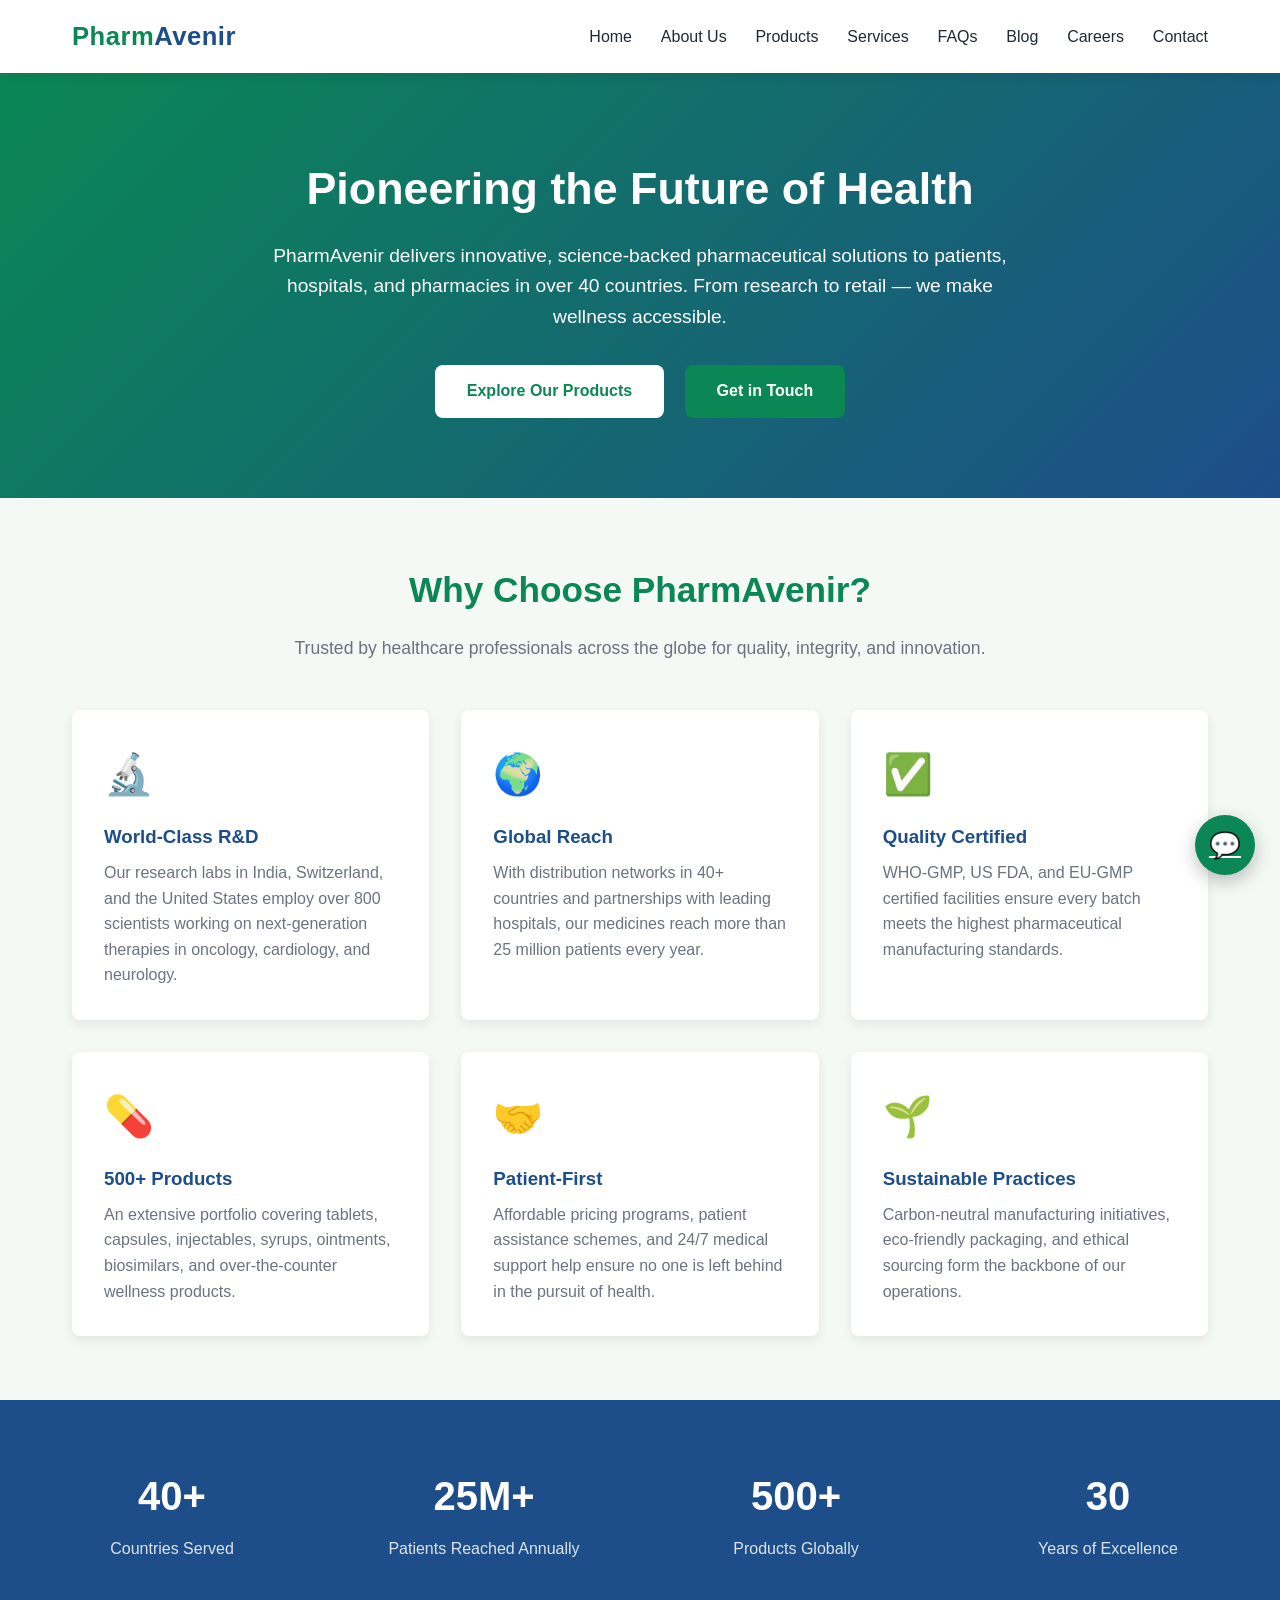
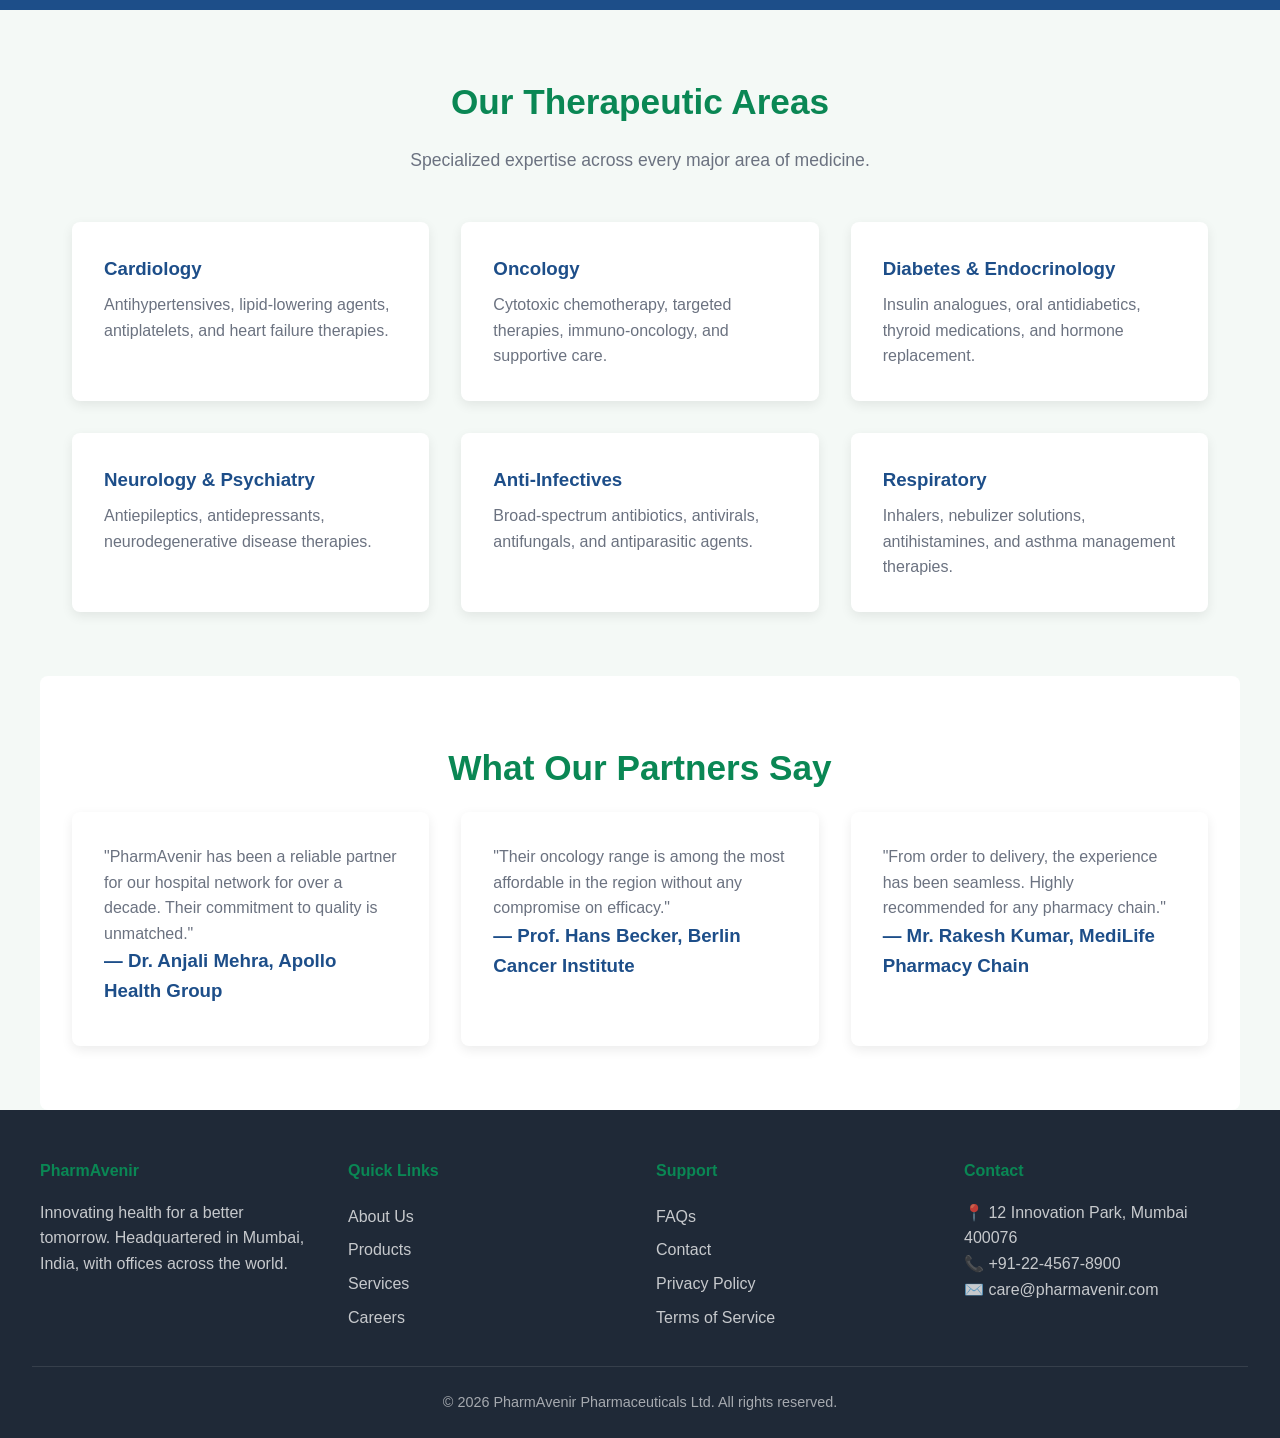
==== index.html @ 667ffffc "Initial commit: PharmAvenir website" ====
<!DOCTYPE html>
<html lang="en">
<head>
<meta charset="UTF-8">
<meta name="viewport" content="width=device-width, initial-scale=1.0">
<title>PharmAvenir — Pioneering the Future of Pharmaceuticals</title>
<meta name="description" content="PharmAvenir is a global pharmaceutical company committed to developing innovative, affordable, and high-quality medicines that improve lives worldwide.">
<link rel="stylesheet" href="styles.css">
</head>
<body>

<header>
  <div class="nav-container">
    <a href="index.html" class="logo">Pharm<span>Avenir</span></a>
    <nav>
      <ul>
        <li><a href="index.html">Home</a></li>
        <li><a href="about.html">About Us</a></li>
        <li><a href="products.html">Products</a></li>
        <li><a href="services.html">Services</a></li>
        <li><a href="faqs.html">FAQs</a></li>
        <li><a href="blog.html">Blog</a></li>
        <li><a href="careers.html">Careers</a></li>
        <li><a href="contact.html">Contact</a></li>
      </ul>
    </nav>
  </div>
</header>

<section class="hero">
  <h1>Pioneering the Future of Health</h1>
  <p>PharmAvenir delivers innovative, science-backed pharmaceutical solutions to patients, hospitals, and pharmacies in over 40 countries. From research to retail — we make wellness accessible.</p>
  <a href="products.html" class="btn">Explore Our Products</a>
  <a href="contact.html" class="btn btn-primary" style="margin-left:1rem;">Get in Touch</a>
</section>

<section class="content">
  <h2>Why Choose PharmAvenir?</h2>
  <p class="subtitle">Trusted by healthcare professionals across the globe for quality, integrity, and innovation.</p>

  <div class="grid">
    <div class="card">
      <div class="icon">🔬</div>
      <h3>World-Class R&D</h3>
      <p>Our research labs in India, Switzerland, and the United States employ over 800 scientists working on next-generation therapies in oncology, cardiology, and neurology.</p>
    </div>
    <div class="card">
      <div class="icon">🌍</div>
      <h3>Global Reach</h3>
      <p>With distribution networks in 40+ countries and partnerships with leading hospitals, our medicines reach more than 25 million patients every year.</p>
    </div>
    <div class="card">
      <div class="icon">✅</div>
      <h3>Quality Certified</h3>
      <p>WHO-GMP, US FDA, and EU-GMP certified facilities ensure every batch meets the highest pharmaceutical manufacturing standards.</p>
    </div>
    <div class="card">
      <div class="icon">💊</div>
      <h3>500+ Products</h3>
      <p>An extensive portfolio covering tablets, capsules, injectables, syrups, ointments, biosimilars, and over-the-counter wellness products.</p>
    </div>
    <div class="card">
      <div class="icon">🤝</div>
      <h3>Patient-First</h3>
      <p>Affordable pricing programs, patient assistance schemes, and 24/7 medical support help ensure no one is left behind in the pursuit of health.</p>
    </div>
    <div class="card">
      <div class="icon">🌱</div>
      <h3>Sustainable Practices</h3>
      <p>Carbon-neutral manufacturing initiatives, eco-friendly packaging, and ethical sourcing form the backbone of our operations.</p>
    </div>
  </div>
</section>

<section class="stats">
  <div class="grid">
    <div><h3>40+</h3><p>Countries Served</p></div>
    <div><h3>25M+</h3><p>Patients Reached Annually</p></div>
    <div><h3>500+</h3><p>Products Globally</p></div>
    <div><h3>30</h3><p>Years of Excellence</p></div>
  </div>
</section>

<section class="content">
  <h2>Our Therapeutic Areas</h2>
  <p class="subtitle">Specialized expertise across every major area of medicine.</p>
  <div class="grid">
    <div class="card"><h3>Cardiology</h3><p>Antihypertensives, lipid-lowering agents, antiplatelets, and heart failure therapies.</p></div>
    <div class="card"><h3>Oncology</h3><p>Cytotoxic chemotherapy, targeted therapies, immuno-oncology, and supportive care.</p></div>
    <div class="card"><h3>Diabetes & Endocrinology</h3><p>Insulin analogues, oral antidiabetics, thyroid medications, and hormone replacement.</p></div>
    <div class="card"><h3>Neurology & Psychiatry</h3><p>Antiepileptics, antidepressants, neurodegenerative disease therapies.</p></div>
    <div class="card"><h3>Anti-Infectives</h3><p>Broad-spectrum antibiotics, antivirals, antifungals, and antiparasitic agents.</p></div>
    <div class="card"><h3>Respiratory</h3><p>Inhalers, nebulizer solutions, antihistamines, and asthma management therapies.</p></div>
  </div>
</section>

<section class="content" style="background:var(--white); border-radius:var(--radius);">
  <h2>What Our Partners Say</h2>
  <div class="grid">
    <div class="card">
      <p>"PharmAvenir has been a reliable partner for our hospital network for over a decade. Their commitment to quality is unmatched."</p>
      <h3>— Dr. Anjali Mehra, Apollo Health Group</h3>
    </div>
    <div class="card">
      <p>"Their oncology range is among the most affordable in the region without any compromise on efficacy."</p>
      <h3>— Prof. Hans Becker, Berlin Cancer Institute</h3>
    </div>
    <div class="card">
      <p>"From order to delivery, the experience has been seamless. Highly recommended for any pharmacy chain."</p>
      <h3>— Mr. Rakesh Kumar, MediLife Pharmacy Chain</h3>
    </div>
  </div>
</section>

<a class="chatbot-bubble" href="#" title="Chat with PharmaBot">💬</a>

<footer>
  <div class="footer-grid">
    <div>
      <h4>PharmAvenir</h4>
      <p style="color:rgba(255,255,255,0.75);">Innovating health for a better tomorrow. Headquartered in Mumbai, India, with offices across the world.</p>
    </div>
    <div>
      <h4>Quick Links</h4>
      <a href="about.html">About Us</a>
      <a href="products.html">Products</a>
      <a href="services.html">Services</a>
      <a href="careers.html">Careers</a>
    </div>
    <div>
      <h4>Support</h4>
      <a href="faqs.html">FAQs</a>
      <a href="contact.html">Contact</a>
      <a href="privacy.html">Privacy Policy</a>
      <a href="terms.html">Terms of Service</a>
    </div>
    <div>
      <h4>Contact</h4>
      <p style="color:rgba(255,255,255,0.75);">📍 12 Innovation Park, Mumbai 400076</p>
      <p style="color:rgba(255,255,255,0.75);">📞 +91-22-4567-8900</p>
      <p style="color:rgba(255,255,255,0.75);">✉️ care@pharmavenir.com</p>
    </div>
  </div>
  <div class="footer-bottom">
    &copy; 2026 PharmAvenir Pharmaceuticals Ltd. All rights reserved.
  </div>
</footer>

</body>
</html>
---- styles.css ----
/* ================================
   PharmAvenir — Global Stylesheet
   ================================ */

* { margin: 0; padding: 0; box-sizing: border-box; }

:root {
  --primary: #0a8754;
  --primary-dark: #066a40;
  --accent: #1d4e89;
  --light: #f4f9f6;
  --gray: #6b7280;
  --dark: #1f2937;
  --white: #ffffff;
  --shadow: 0 4px 12px rgba(0, 0, 0, 0.08);
  --radius: 8px;
}

body {
  font-family: 'Segoe UI', Tahoma, Geneva, Verdana, sans-serif;
  line-height: 1.6;
  color: var(--dark);
  background: var(--light);
}

/* ===== Header & Navigation ===== */
header {
  background: var(--white);
  box-shadow: var(--shadow);
  position: sticky;
  top: 0;
  z-index: 100;
}
.nav-container {
  max-width: 1200px;
  margin: 0 auto;
  padding: 1rem 2rem;
  display: flex;
  justify-content: space-between;
  align-items: center;
  flex-wrap: wrap;
}
.logo {
  font-size: 1.6rem;
  font-weight: 700;
  color: var(--primary);
  text-decoration: none;
  letter-spacing: 0.5px;
}
.logo span { color: var(--accent); }
nav ul {
  list-style: none;
  display: flex;
  gap: 1.8rem;
  flex-wrap: wrap;
}
nav a {
  text-decoration: none;
  color: var(--dark);
  font-weight: 500;
  transition: color 0.3s;
}
nav a:hover { color: var(--primary); }

/* ===== Hero Section ===== */
.hero {
  background: linear-gradient(135deg, var(--primary) 0%, var(--accent) 100%);
  color: var(--white);
  padding: 5rem 2rem;
  text-align: center;
}
.hero h1 {
  font-size: 2.8rem;
  margin-bottom: 1rem;
}
.hero p {
  font-size: 1.2rem;
  max-width: 750px;
  margin: 0 auto 2rem;
}
.btn {
  display: inline-block;
  padding: 0.85rem 2rem;
  background: var(--white);
  color: var(--primary);
  border-radius: var(--radius);
  text-decoration: none;
  font-weight: 600;
  transition: transform 0.3s, box-shadow 0.3s;
  border: none;
  cursor: pointer;
}
.btn:hover {
  transform: translateY(-3px);
  box-shadow: 0 8px 20px rgba(0,0,0,0.2);
}
.btn-primary {
  background: var(--primary);
  color: var(--white);
}
.btn-primary:hover { background: var(--primary-dark); }

/* ===== Sections ===== */
section.content {
  max-width: 1200px;
  margin: 0 auto;
  padding: 4rem 2rem;
}
h2 {
  font-size: 2.2rem;
  color: var(--primary);
  margin-bottom: 1rem;
  text-align: center;
}
h3 { color: var(--accent); margin: 1rem 0 0.5rem; }
.subtitle {
  text-align: center;
  color: var(--gray);
  font-size: 1.1rem;
  margin-bottom: 3rem;
}

/* ===== Card Grid ===== */
.grid {
  display: grid;
  grid-template-columns: repeat(auto-fit, minmax(280px, 1fr));
  gap: 2rem;
}
.card {
  background: var(--white);
  padding: 2rem;
  border-radius: var(--radius);
  box-shadow: var(--shadow);
  transition: transform 0.3s, box-shadow 0.3s;
}
.card:hover {
  transform: translateY(-5px);
  box-shadow: 0 10px 25px rgba(0,0,0,0.12);
}
.card .icon {
  font-size: 2.5rem;
  margin-bottom: 1rem;
}
.card h3 { margin-top: 0; }
.card p { color: var(--gray); }

/* ===== Lists ===== */
ul.styled {
  list-style: none;
  padding-left: 0;
}
ul.styled li {
  padding: 0.5rem 0 0.5rem 1.5rem;
  position: relative;
}
ul.styled li::before {
  content: "✓";
  color: var(--primary);
  font-weight: bold;
  position: absolute;
  left: 0;
}

/* ===== FAQ ===== */
.faq-item {
  background: var(--white);
  margin-bottom: 1rem;
  padding: 1.5rem 2rem;
  border-radius: var(--radius);
  border-left: 4px solid var(--primary);
  box-shadow: var(--shadow);
}
.faq-item h3 {
  color: var(--accent);
  margin-bottom: 0.5rem;
}

/* ===== Forms ===== */
.form-container {
  max-width: 700px;
  margin: 0 auto;
  background: var(--white);
  padding: 2.5rem;
  border-radius: var(--radius);
  box-shadow: var(--shadow);
}
.form-group {
  margin-bottom: 1.2rem;
}
label {
  display: block;
  font-weight: 600;
  margin-bottom: 0.4rem;
  color: var(--dark);
}
input, textarea, select {
  width: 100%;
  padding: 0.75rem;
  border: 1px solid #d1d5db;
  border-radius: var(--radius);
  font-size: 1rem;
  font-family: inherit;
}
textarea { resize: vertical; min-height: 120px; }
input:focus, textarea:focus, select:focus {
  outline: none;
  border-color: var(--primary);
  box-shadow: 0 0 0 3px rgba(10,135,84,0.1);
}

/* ===== Two Column ===== */
.two-col {
  display: grid;
  grid-template-columns: 1fr 1fr;
  gap: 3rem;
  align-items: center;
}
.two-col p { margin-bottom: 1rem; color: var(--gray); }

/* ===== Stats Banner ===== */
.stats {
  background: var(--accent);
  color: var(--white);
  padding: 3rem 2rem;
}
.stats .grid { text-align: center; }
.stats h3 {
  font-size: 2.5rem;
  color: var(--white);
}
.stats p { color: rgba(255,255,255,0.85); }

/* ===== Footer ===== */
footer {
  background: var(--dark);
  color: var(--white);
  padding: 3rem 2rem 1.5rem;
}
.footer-grid {
  max-width: 1200px;
  margin: 0 auto;
  display: grid;
  grid-template-columns: repeat(auto-fit, minmax(200px, 1fr));
  gap: 2rem;
  margin-bottom: 2rem;
}
.footer-grid h4 {
  color: var(--primary);
  margin-bottom: 1rem;
}
.footer-grid a {
  color: rgba(255,255,255,0.75);
  text-decoration: none;
  display: block;
  padding: 0.25rem 0;
}
.footer-grid a:hover { color: var(--white); }
.footer-bottom {
  border-top: 1px solid rgba(255,255,255,0.1);
  padding-top: 1.5rem;
  text-align: center;
  color: rgba(255,255,255,0.6);
  font-size: 0.9rem;
}

/* ===== Chatbot Bubble ===== */
.chatbot-bubble {
  position: fixed;
  bottom: 25px;
  right: 25px;
  background: var(--primary);
  color: var(--white);
  width: 60px;
  height: 60px;
  border-radius: 50%;
  display: flex;
  align-items: center;
  justify-content: center;
  font-size: 1.6rem;
  cursor: pointer;
  box-shadow: 0 6px 18px rgba(0,0,0,0.25);
  z-index: 999;
  transition: transform 0.3s;
}
.chatbot-bubble:hover { transform: scale(1.1); }

/* ===== Tables ===== */
table {
  width: 100%;
  border-collapse: collapse;
  background: var(--white);
  border-radius: var(--radius);
  overflow: hidden;
  box-shadow: var(--shadow);
}
th, td {
  padding: 1rem;
  text-align: left;
  border-bottom: 1px solid #e5e7eb;
}
th { background: var(--primary); color: var(--white); }

/* ===== Responsive ===== */
@media (max-width: 768px) {
  .hero h1 { font-size: 2rem; }
  .two-col { grid-template-columns: 1fr; }
  nav ul { gap: 1rem; font-size: 0.95rem; }
  .nav-container { padding: 1rem; }
}
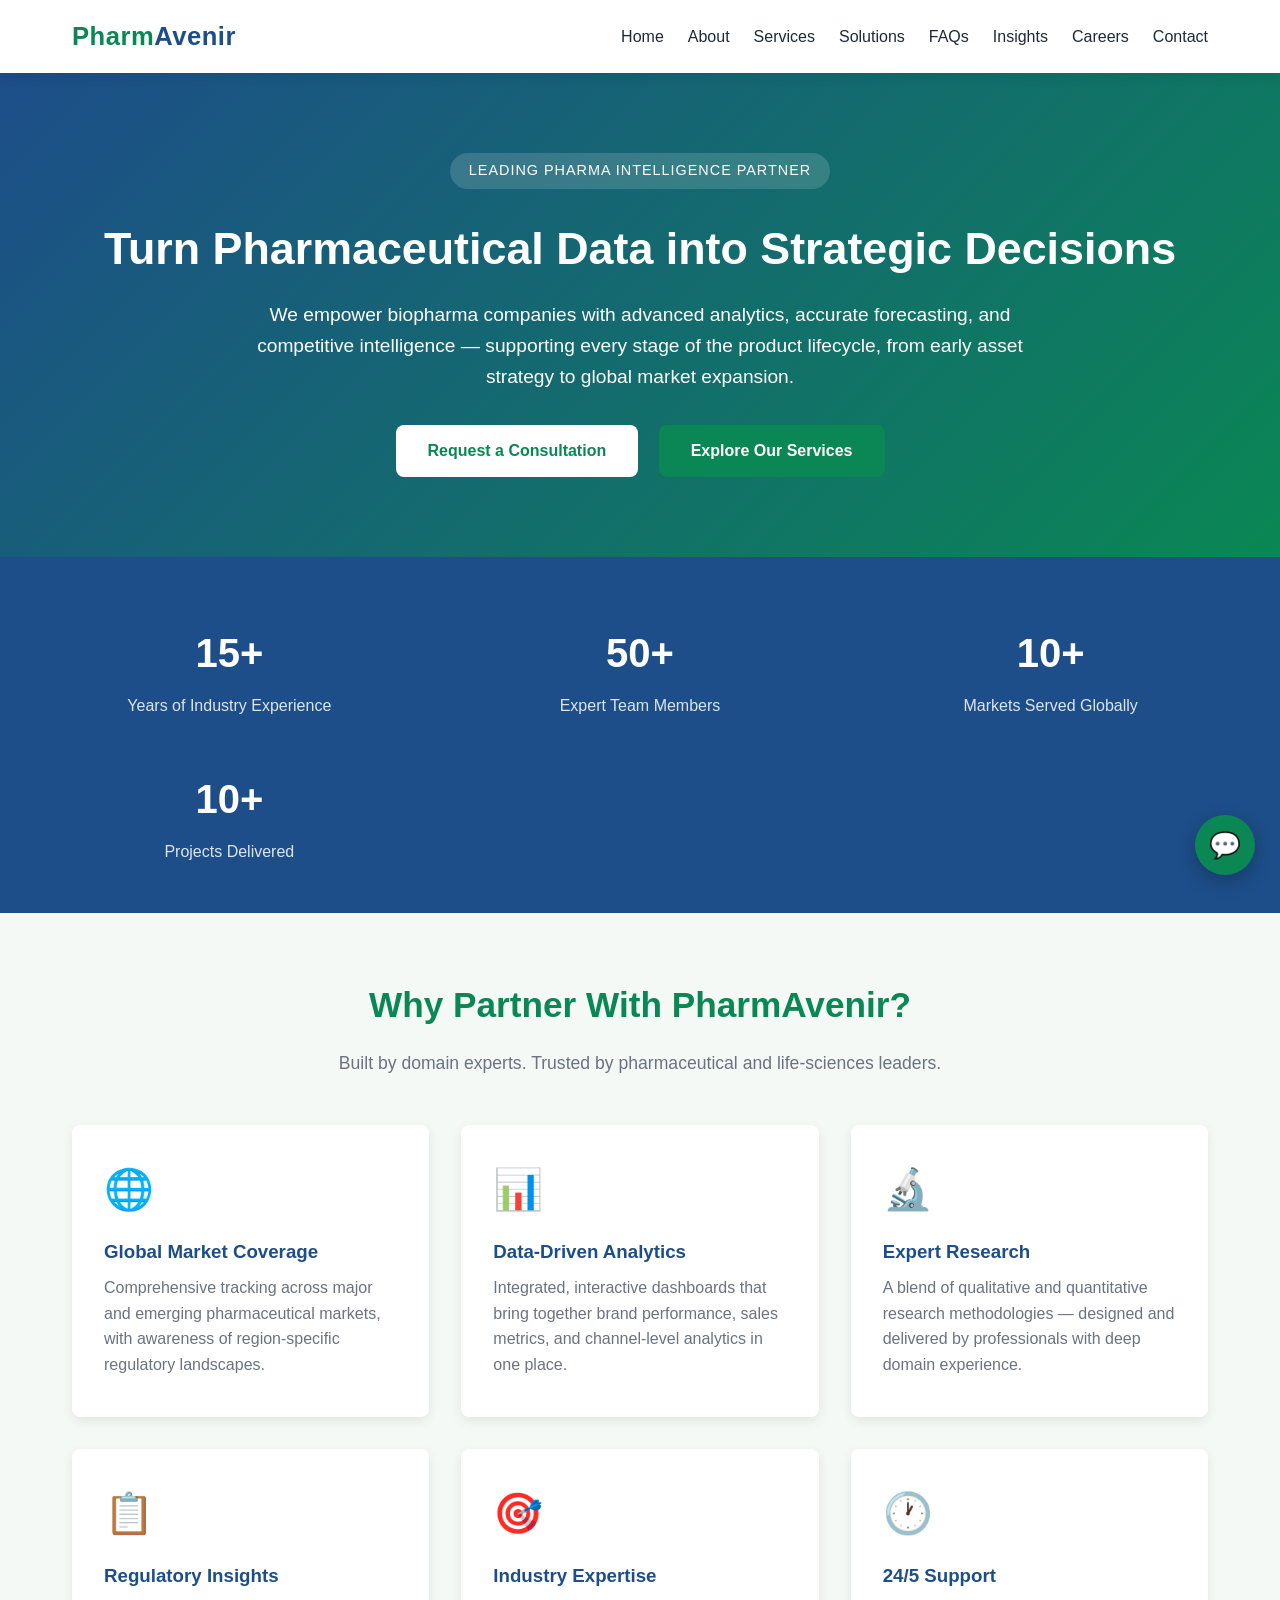
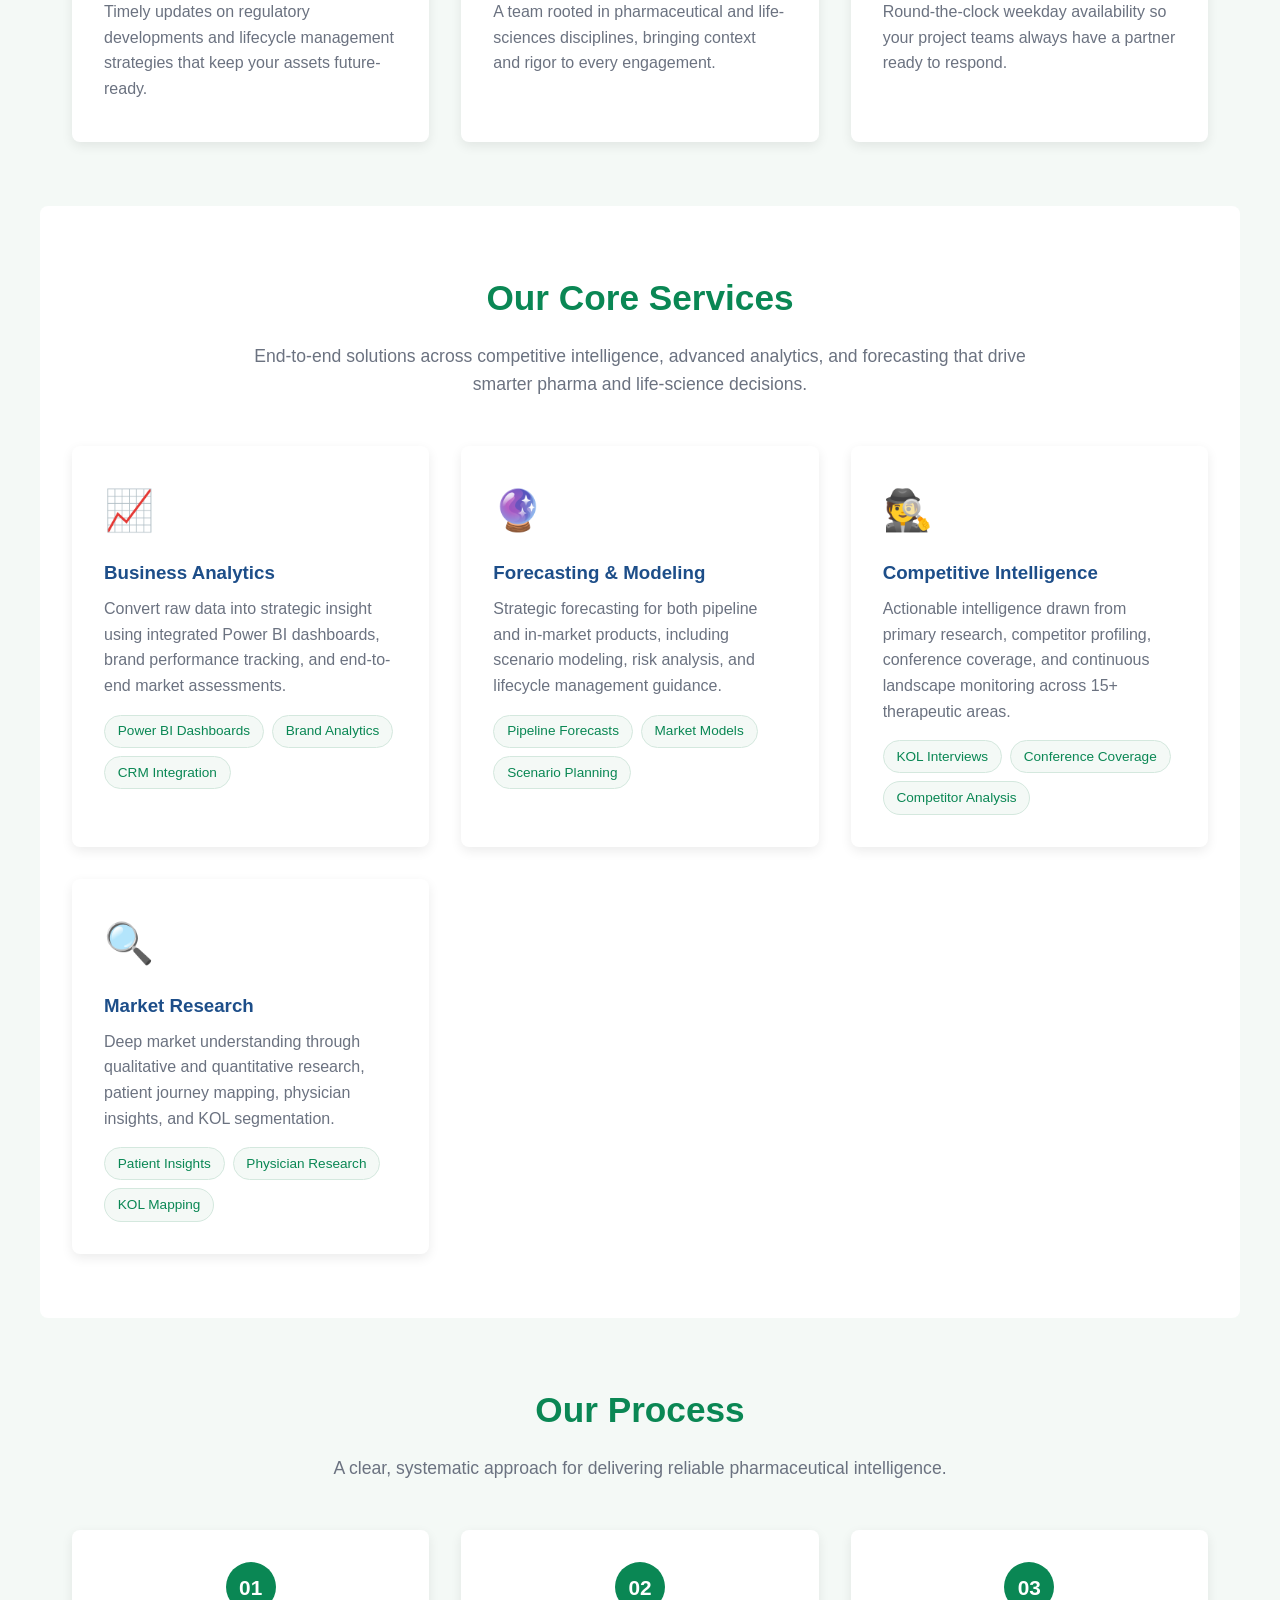
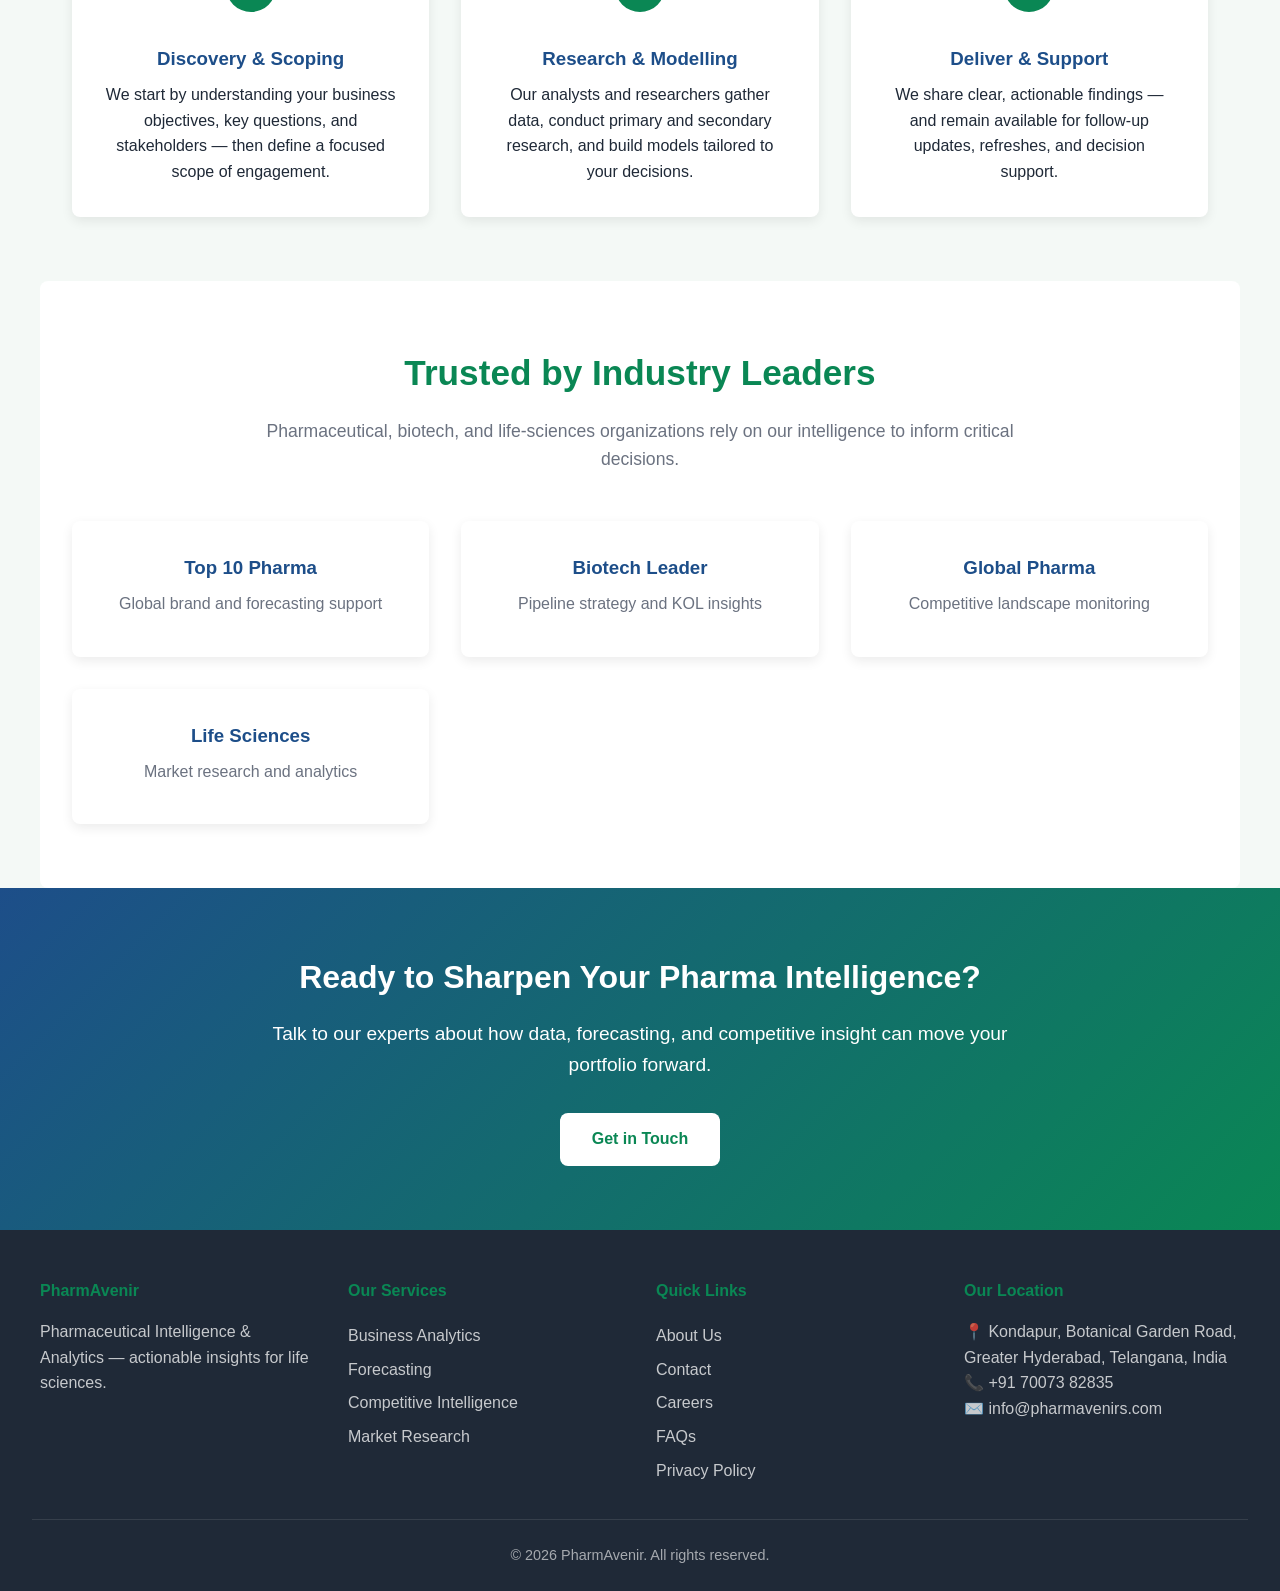
==== commit d4525f28: "Update website with final content" ====
--- a/index.html
+++ b/index.html
@@ -3,8 +3,8 @@
 <head>
 <meta charset="UTF-8">
 <meta name="viewport" content="width=device-width, initial-scale=1.0">
-<title>PharmAvenir — Pioneering the Future of Pharmaceuticals</title>
-<meta name="description" content="PharmAvenir is a global pharmaceutical company committed to developing innovative, affordable, and high-quality medicines that improve lives worldwide.">
+<title>PharmAvenir — Pharmaceutical Intelligence & Analytics</title>
+<meta name="description" content="PharmAvenir is a leading pharmaceutical intelligence partner offering competitive intelligence, advanced analytics, forecasting, and market research for biopharma companies worldwide.">
 <link rel="stylesheet" href="styles.css">
 </head>
 <body>
@@ -15,11 +15,11 @@
     <nav>
       <ul>
         <li><a href="index.html">Home</a></li>
-        <li><a href="about.html">About Us</a></li>
-        <li><a href="products.html">Products</a></li>
+        <li><a href="about.html">About</a></li>
         <li><a href="services.html">Services</a></li>
+        <li><a href="products.html">Solutions</a></li>
         <li><a href="faqs.html">FAQs</a></li>
-        <li><a href="blog.html">Blog</a></li>
+        <li><a href="blog.html">Insights</a></li>
         <li><a href="careers.html">Careers</a></li>
         <li><a href="contact.html">Contact</a></li>
       </ul>
@@ -28,88 +28,151 @@
 </header>
 
 <section class="hero">
-  <h1>Pioneering the Future of Health</h1>
-  <p>PharmAvenir delivers innovative, science-backed pharmaceutical solutions to patients, hospitals, and pharmacies in over 40 countries. From research to retail — we make wellness accessible.</p>
-  <a href="products.html" class="btn">Explore Our Products</a>
-  <a href="contact.html" class="btn btn-primary" style="margin-left:1rem;">Get in Touch</a>
-</section>
-
-<section class="content">
-  <h2>Why Choose PharmAvenir?</h2>
-  <p class="subtitle">Trusted by healthcare professionals across the globe for quality, integrity, and innovation.</p>
-
-  <div class="grid">
-    <div class="card">
-      <div class="icon">🔬</div>
-      <h3>World-Class R&D</h3>
-      <p>Our research labs in India, Switzerland, and the United States employ over 800 scientists working on next-generation therapies in oncology, cardiology, and neurology.</p>
-    </div>
-    <div class="card">
-      <div class="icon">🌍</div>
-      <h3>Global Reach</h3>
-      <p>With distribution networks in 40+ countries and partnerships with leading hospitals, our medicines reach more than 25 million patients every year.</p>
-    </div>
-    <div class="card">
-      <div class="icon">✅</div>
-      <h3>Quality Certified</h3>
-      <p>WHO-GMP, US FDA, and EU-GMP certified facilities ensure every batch meets the highest pharmaceutical manufacturing standards.</p>
-    </div>
-    <div class="card">
-      <div class="icon">💊</div>
-      <h3>500+ Products</h3>
-      <p>An extensive portfolio covering tablets, capsules, injectables, syrups, ointments, biosimilars, and over-the-counter wellness products.</p>
-    </div>
-    <div class="card">
-      <div class="icon">🤝</div>
-      <h3>Patient-First</h3>
-      <p>Affordable pricing programs, patient assistance schemes, and 24/7 medical support help ensure no one is left behind in the pursuit of health.</p>
-    </div>
-    <div class="card">
-      <div class="icon">🌱</div>
-      <h3>Sustainable Practices</h3>
-      <p>Carbon-neutral manufacturing initiatives, eco-friendly packaging, and ethical sourcing form the backbone of our operations.</p>
-    </div>
-  </div>
+  <span class="tag">LEADING PHARMA INTELLIGENCE PARTNER</span>
+  <h1>Turn Pharmaceutical Data into Strategic Decisions</h1>
+  <p>We empower biopharma companies with advanced analytics, accurate forecasting, and competitive intelligence — supporting every stage of the product lifecycle, from early asset strategy to global market expansion.</p>
+  <a href="contact.html" class="btn">Request a Consultation</a>
+  <a href="services.html" class="btn btn-primary" style="margin-left:1rem;">Explore Our Services</a>
 </section>
 
 <section class="stats">
   <div class="grid">
-    <div><h3>40+</h3><p>Countries Served</p></div>
-    <div><h3>25M+</h3><p>Patients Reached Annually</p></div>
-    <div><h3>500+</h3><p>Products Globally</p></div>
-    <div><h3>30</h3><p>Years of Excellence</p></div>
+    <div><h3>15+</h3><p>Years of Industry Experience</p></div>
+    <div><h3>50+</h3><p>Expert Team Members</p></div>
+    <div><h3>10+</h3><p>Markets Served Globally</p></div>
+    <div><h3>10+</h3><p>Projects Delivered</p></div>
   </div>
 </section>
 
 <section class="content">
-  <h2>Our Therapeutic Areas</h2>
-  <p class="subtitle">Specialized expertise across every major area of medicine.</p>
+  <h2>Why Partner With PharmAvenir?</h2>
+  <p class="subtitle">Built by domain experts. Trusted by pharmaceutical and life-sciences leaders.</p>
+
   <div class="grid">
-    <div class="card"><h3>Cardiology</h3><p>Antihypertensives, lipid-lowering agents, antiplatelets, and heart failure therapies.</p></div>
-    <div class="card"><h3>Oncology</h3><p>Cytotoxic chemotherapy, targeted therapies, immuno-oncology, and supportive care.</p></div>
-    <div class="card"><h3>Diabetes & Endocrinology</h3><p>Insulin analogues, oral antidiabetics, thyroid medications, and hormone replacement.</p></div>
-    <div class="card"><h3>Neurology & Psychiatry</h3><p>Antiepileptics, antidepressants, neurodegenerative disease therapies.</p></div>
-    <div class="card"><h3>Anti-Infectives</h3><p>Broad-spectrum antibiotics, antivirals, antifungals, and antiparasitic agents.</p></div>
-    <div class="card"><h3>Respiratory</h3><p>Inhalers, nebulizer solutions, antihistamines, and asthma management therapies.</p></div>
+    <div class="card">
+      <div class="icon">🌐</div>
+      <h3>Global Market Coverage</h3>
+      <p>Comprehensive tracking across major and emerging pharmaceutical markets, with awareness of region-specific regulatory landscapes.</p>
+    </div>
+    <div class="card">
+      <div class="icon">📊</div>
+      <h3>Data-Driven Analytics</h3>
+      <p>Integrated, interactive dashboards that bring together brand performance, sales metrics, and channel-level analytics in one place.</p>
+    </div>
+    <div class="card">
+      <div class="icon">🔬</div>
+      <h3>Expert Research</h3>
+      <p>A blend of qualitative and quantitative research methodologies — designed and delivered by professionals with deep domain experience.</p>
+    </div>
+    <div class="card">
+      <div class="icon">📋</div>
+      <h3>Regulatory Insights</h3>
+      <p>Timely updates on regulatory developments and lifecycle management strategies that keep your assets future-ready.</p>
+    </div>
+    <div class="card">
+      <div class="icon">🎯</div>
+      <h3>Industry Expertise</h3>
+      <p>A team rooted in pharmaceutical and life-sciences disciplines, bringing context and rigor to every engagement.</p>
+    </div>
+    <div class="card">
+      <div class="icon">🕐</div>
+      <h3>24/5 Support</h3>
+      <p>Round-the-clock weekday availability so your project teams always have a partner ready to respond.</p>
+    </div>
   </div>
 </section>
 
 <section class="content" style="background:var(--white); border-radius:var(--radius);">
-  <h2>What Our Partners Say</h2>
+  <h2>Our Core Services</h2>
+  <p class="subtitle">End-to-end solutions across competitive intelligence, advanced analytics, and forecasting that drive smarter pharma and life-science decisions.</p>
+
   <div class="grid">
-    <div class="card">
-      <p>"PharmAvenir has been a reliable partner for our hospital network for over a decade. Their commitment to quality is unmatched."</p>
-      <h3>— Dr. Anjali Mehra, Apollo Health Group</h3>
-    </div>
-    <div class="card">
-      <p>"Their oncology range is among the most affordable in the region without any compromise on efficacy."</p>
-      <h3>— Prof. Hans Becker, Berlin Cancer Institute</h3>
-    </div>
-    <div class="card">
-      <p>"From order to delivery, the experience has been seamless. Highly recommended for any pharmacy chain."</p>
-      <h3>— Mr. Rakesh Kumar, MediLife Pharmacy Chain</h3>
-    </div>
-  </div>
+
+    <div class="card">
+      <div class="icon">📈</div>
+      <h3>Business Analytics</h3>
+      <p>Convert raw data into strategic insight using integrated Power BI dashboards, brand performance tracking, and end-to-end market assessments.</p>
+      <div class="tags">
+        <span>Power BI Dashboards</span>
+        <span>Brand Analytics</span>
+        <span>CRM Integration</span>
+      </div>
+    </div>
+
+    <div class="card">
+      <div class="icon">🔮</div>
+      <h3>Forecasting & Modeling</h3>
+      <p>Strategic forecasting for both pipeline and in-market products, including scenario modeling, risk analysis, and lifecycle management guidance.</p>
+      <div class="tags">
+        <span>Pipeline Forecasts</span>
+        <span>Market Models</span>
+        <span>Scenario Planning</span>
+      </div>
+    </div>
+
+    <div class="card">
+      <div class="icon">🕵️</div>
+      <h3>Competitive Intelligence</h3>
+      <p>Actionable intelligence drawn from primary research, competitor profiling, conference coverage, and continuous landscape monitoring across 15+ therapeutic areas.</p>
+      <div class="tags">
+        <span>KOL Interviews</span>
+        <span>Conference Coverage</span>
+        <span>Competitor Analysis</span>
+      </div>
+    </div>
+
+    <div class="card">
+      <div class="icon">🔍</div>
+      <h3>Market Research</h3>
+      <p>Deep market understanding through qualitative and quantitative research, patient journey mapping, physician insights, and KOL segmentation.</p>
+      <div class="tags">
+        <span>Patient Insights</span>
+        <span>Physician Research</span>
+        <span>KOL Mapping</span>
+      </div>
+    </div>
+
+  </div>
+</section>
+
+<section class="content">
+  <h2>Our Process</h2>
+  <p class="subtitle">A clear, systematic approach for delivering reliable pharmaceutical intelligence.</p>
+
+  <div class="process">
+    <div class="step">
+      <div class="num">01</div>
+      <h3>Discovery & Scoping</h3>
+      <p>We start by understanding your business objectives, key questions, and stakeholders — then define a focused scope of engagement.</p>
+    </div>
+    <div class="step">
+      <div class="num">02</div>
+      <h3>Research & Modelling</h3>
+      <p>Our analysts and researchers gather data, conduct primary and secondary research, and build models tailored to your decisions.</p>
+    </div>
+    <div class="step">
+      <div class="num">03</div>
+      <h3>Deliver & Support</h3>
+      <p>We share clear, actionable findings — and remain available for follow-up updates, refreshes, and decision support.</p>
+    </div>
+  </div>
+</section>
+
+<section class="content" style="background:var(--white); border-radius:var(--radius);">
+  <h2>Trusted by Industry Leaders</h2>
+  <p class="subtitle">Pharmaceutical, biotech, and life-sciences organizations rely on our intelligence to inform critical decisions.</p>
+  <div class="grid" style="text-align:center;">
+    <div class="card"><h3>Top 10 Pharma</h3><p>Global brand and forecasting support</p></div>
+    <div class="card"><h3>Biotech Leader</h3><p>Pipeline strategy and KOL insights</p></div>
+    <div class="card"><h3>Global Pharma</h3><p>Competitive landscape monitoring</p></div>
+    <div class="card"><h3>Life Sciences</h3><p>Market research and analytics</p></div>
+  </div>
+</section>
+
+<section class="hero" style="padding:4rem 2rem;">
+  <h1 style="font-size:2rem;">Ready to Sharpen Your Pharma Intelligence?</h1>
+  <p>Talk to our experts about how data, forecasting, and competitive insight can move your portfolio forward.</p>
+  <a href="contact.html" class="btn">Get in Touch</a>
 </section>
 
 <a class="chatbot-bubble" href="#" title="Chat with PharmaBot">💬</a>
@@ -118,31 +181,32 @@
   <div class="footer-grid">
     <div>
       <h4>PharmAvenir</h4>
-      <p style="color:rgba(255,255,255,0.75);">Innovating health for a better tomorrow. Headquartered in Mumbai, India, with offices across the world.</p>
+      <p style="color:rgba(255,255,255,0.75);">Pharmaceutical Intelligence & Analytics — actionable insights for life sciences.</p>
+    </div>
+    <div>
+      <h4>Our Services</h4>
+      <a href="services.html">Business Analytics</a>
+      <a href="services.html">Forecasting</a>
+      <a href="services.html">Competitive Intelligence</a>
+      <a href="services.html">Market Research</a>
     </div>
     <div>
       <h4>Quick Links</h4>
       <a href="about.html">About Us</a>
-      <a href="products.html">Products</a>
-      <a href="services.html">Services</a>
+      <a href="contact.html">Contact</a>
       <a href="careers.html">Careers</a>
-    </div>
-    <div>
-      <h4>Support</h4>
       <a href="faqs.html">FAQs</a>
-      <a href="contact.html">Contact</a>
       <a href="privacy.html">Privacy Policy</a>
-      <a href="terms.html">Terms of Service</a>
-    </div>
-    <div>
-      <h4>Contact</h4>
-      <p style="color:rgba(255,255,255,0.75);">📍 12 Innovation Park, Mumbai 400076</p>
-      <p style="color:rgba(255,255,255,0.75);">📞 +91-22-4567-8900</p>
-      <p style="color:rgba(255,255,255,0.75);">✉️ care@pharmavenir.com</p>
+    </div>
+    <div>
+      <h4>Our Location</h4>
+      <p style="color:rgba(255,255,255,0.75);">📍 Kondapur, Botanical Garden Road,<br>Greater Hyderabad, Telangana, India</p>
+      <p style="color:rgba(255,255,255,0.75);">📞 +91 70073 82835</p>
+      <p style="color:rgba(255,255,255,0.75);">✉️ info@pharmavenirs.com</p>
     </div>
   </div>
   <div class="footer-bottom">
-    &copy; 2026 PharmAvenir Pharmaceuticals Ltd. All rights reserved.
+    &copy; 2026 PharmAvenir. All rights reserved.
   </div>
 </footer>
 
--- a/styles.css
+++ b/styles.css
@@ -1,5 +1,6 @@
 /* ================================
-   PharmAvenir — Global Stylesheet
+   PharmAvenir — Pharmaceutical Intelligence & Analytics
+   Global Stylesheet
    ================================ */
 
 * { margin: 0; padding: 0; box-sizing: border-box; }
@@ -8,6 +9,7 @@
   --primary: #0a8754;
   --primary-dark: #066a40;
   --accent: #1d4e89;
+  --accent-light: #3a73b4;
   --light: #f4f9f6;
   --gray: #6b7280;
   --dark: #1f2937;
@@ -51,7 +53,7 @@
 nav ul {
   list-style: none;
   display: flex;
-  gap: 1.8rem;
+  gap: 1.5rem;
   flex-wrap: wrap;
 }
 nav a {
@@ -64,7 +66,7 @@
 
 /* ===== Hero Section ===== */
 .hero {
-  background: linear-gradient(135deg, var(--primary) 0%, var(--accent) 100%);
+  background: linear-gradient(135deg, var(--accent) 0%, var(--primary) 100%);
   color: var(--white);
   padding: 5rem 2rem;
   text-align: center;
@@ -73,9 +75,18 @@
   font-size: 2.8rem;
   margin-bottom: 1rem;
 }
+.hero .tag {
+  display: inline-block;
+  background: rgba(255,255,255,0.15);
+  padding: 0.4rem 1.2rem;
+  border-radius: 20px;
+  font-size: 0.9rem;
+  margin-bottom: 1.5rem;
+  letter-spacing: 1px;
+}
 .hero p {
   font-size: 1.2rem;
-  max-width: 750px;
+  max-width: 800px;
   margin: 0 auto 2rem;
 }
 .btn {
@@ -118,6 +129,9 @@
   color: var(--gray);
   font-size: 1.1rem;
   margin-bottom: 3rem;
+  max-width: 800px;
+  margin-left: auto;
+  margin-right: auto;
 }
 
 /* ===== Card Grid ===== */
@@ -142,7 +156,23 @@
   margin-bottom: 1rem;
 }
 .card h3 { margin-top: 0; }
-.card p { color: var(--gray); }
+.card p { color: var(--gray); margin-bottom: 0.5rem; }
+
+.tags {
+  display: flex;
+  flex-wrap: wrap;
+  gap: 0.5rem;
+  margin-top: 1rem;
+}
+.tags span {
+  background: var(--light);
+  color: var(--primary);
+  padding: 0.3rem 0.8rem;
+  border-radius: 20px;
+  font-size: 0.85rem;
+  font-weight: 500;
+  border: 1px solid #d4e8de;
+}
 
 /* ===== Lists ===== */
 ul.styled {
@@ -161,6 +191,34 @@
   left: 0;
 }
 
+/* ===== Process Steps ===== */
+.process {
+  display: grid;
+  grid-template-columns: repeat(auto-fit, minmax(260px, 1fr));
+  gap: 2rem;
+}
+.process .step {
+  background: var(--white);
+  padding: 2rem;
+  border-radius: var(--radius);
+  box-shadow: var(--shadow);
+  text-align: center;
+  position: relative;
+}
+.process .num {
+  background: var(--primary);
+  color: var(--white);
+  width: 50px;
+  height: 50px;
+  border-radius: 50%;
+  display: inline-flex;
+  align-items: center;
+  justify-content: center;
+  font-weight: 700;
+  font-size: 1.3rem;
+  margin-bottom: 1rem;
+}
+
 /* ===== FAQ ===== */
 .faq-item {
   background: var(--white);
@@ -184,9 +242,7 @@
   border-radius: var(--radius);
   box-shadow: var(--shadow);
 }
-.form-group {
-  margin-bottom: 1.2rem;
-}
+.form-group { margin-bottom: 1.2rem; }
 label {
   display: block;
   font-weight: 600;
@@ -208,22 +264,13 @@
   box-shadow: 0 0 0 3px rgba(10,135,84,0.1);
 }
 
-/* ===== Two Column ===== */
-.two-col {
-  display: grid;
-  grid-template-columns: 1fr 1fr;
-  gap: 3rem;
-  align-items: center;
-}
-.two-col p { margin-bottom: 1rem; color: var(--gray); }
-
 /* ===== Stats Banner ===== */
 .stats {
   background: var(--accent);
   color: var(--white);
   padding: 3rem 2rem;
 }
-.stats .grid { text-align: center; }
+.stats .grid { text-align: center; max-width: 1200px; margin: 0 auto; }
 .stats h3 {
   font-size: 2.5rem;
   color: var(--white);
@@ -281,6 +328,7 @@
   box-shadow: 0 6px 18px rgba(0,0,0,0.25);
   z-index: 999;
   transition: transform 0.3s;
+  text-decoration: none;
 }
 .chatbot-bubble:hover { transform: scale(1.1); }
 
@@ -303,7 +351,6 @@
 /* ===== Responsive ===== */
 @media (max-width: 768px) {
   .hero h1 { font-size: 2rem; }
-  .two-col { grid-template-columns: 1fr; }
-  nav ul { gap: 1rem; font-size: 0.95rem; }
+  nav ul { gap: 0.8rem; font-size: 0.9rem; }
   .nav-container { padding: 1rem; }
 }
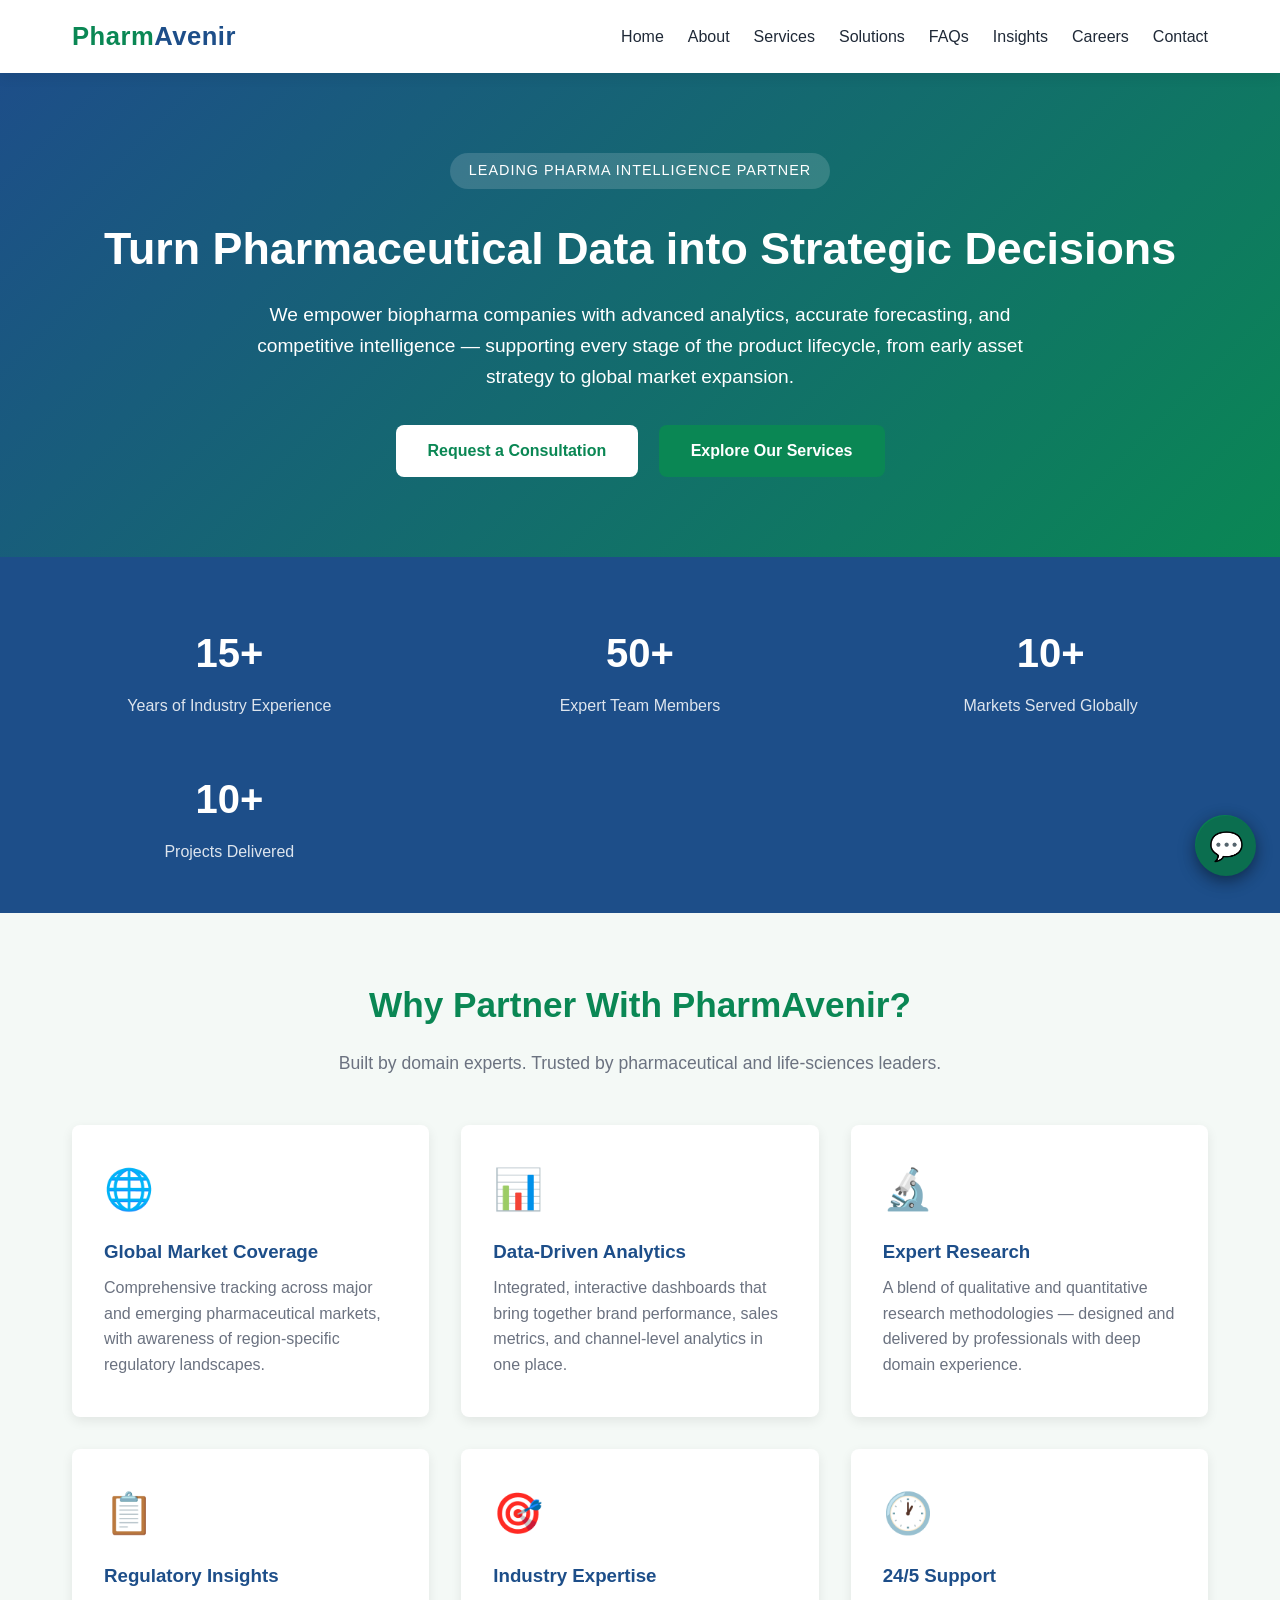
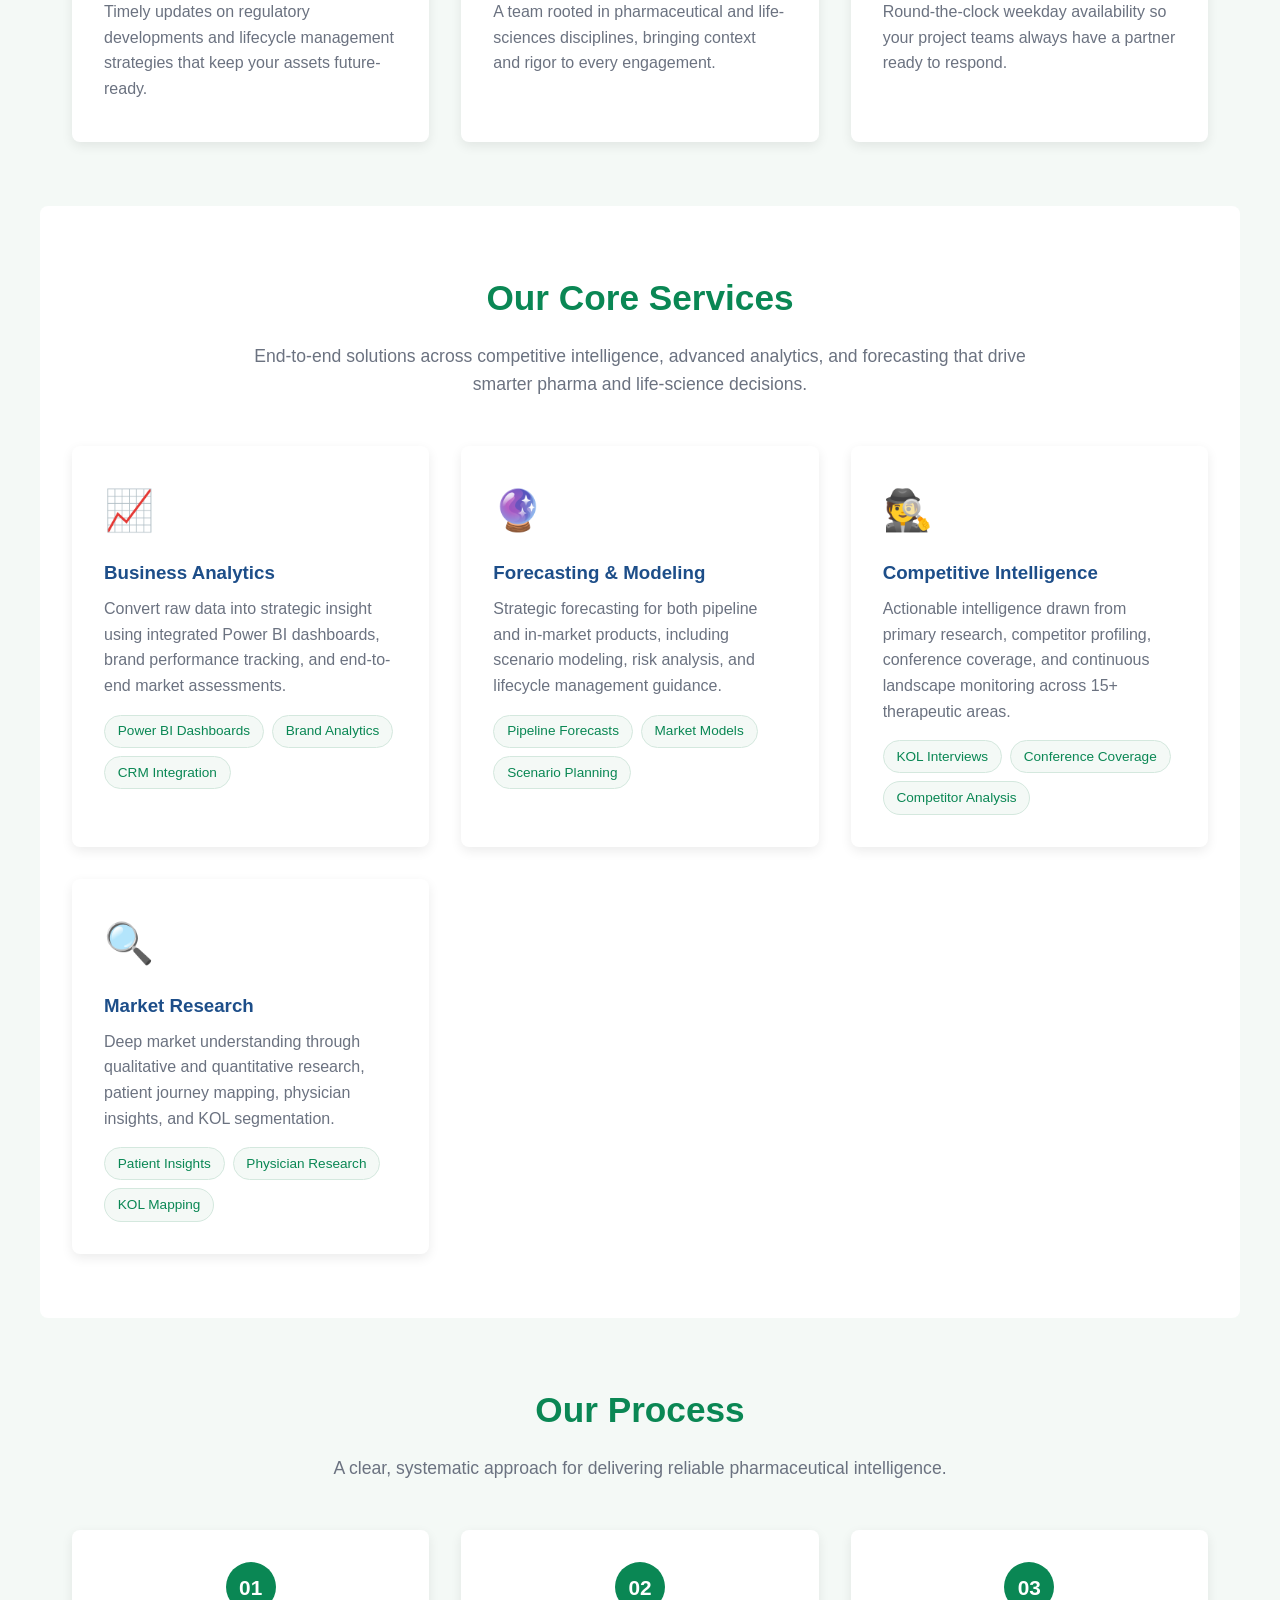
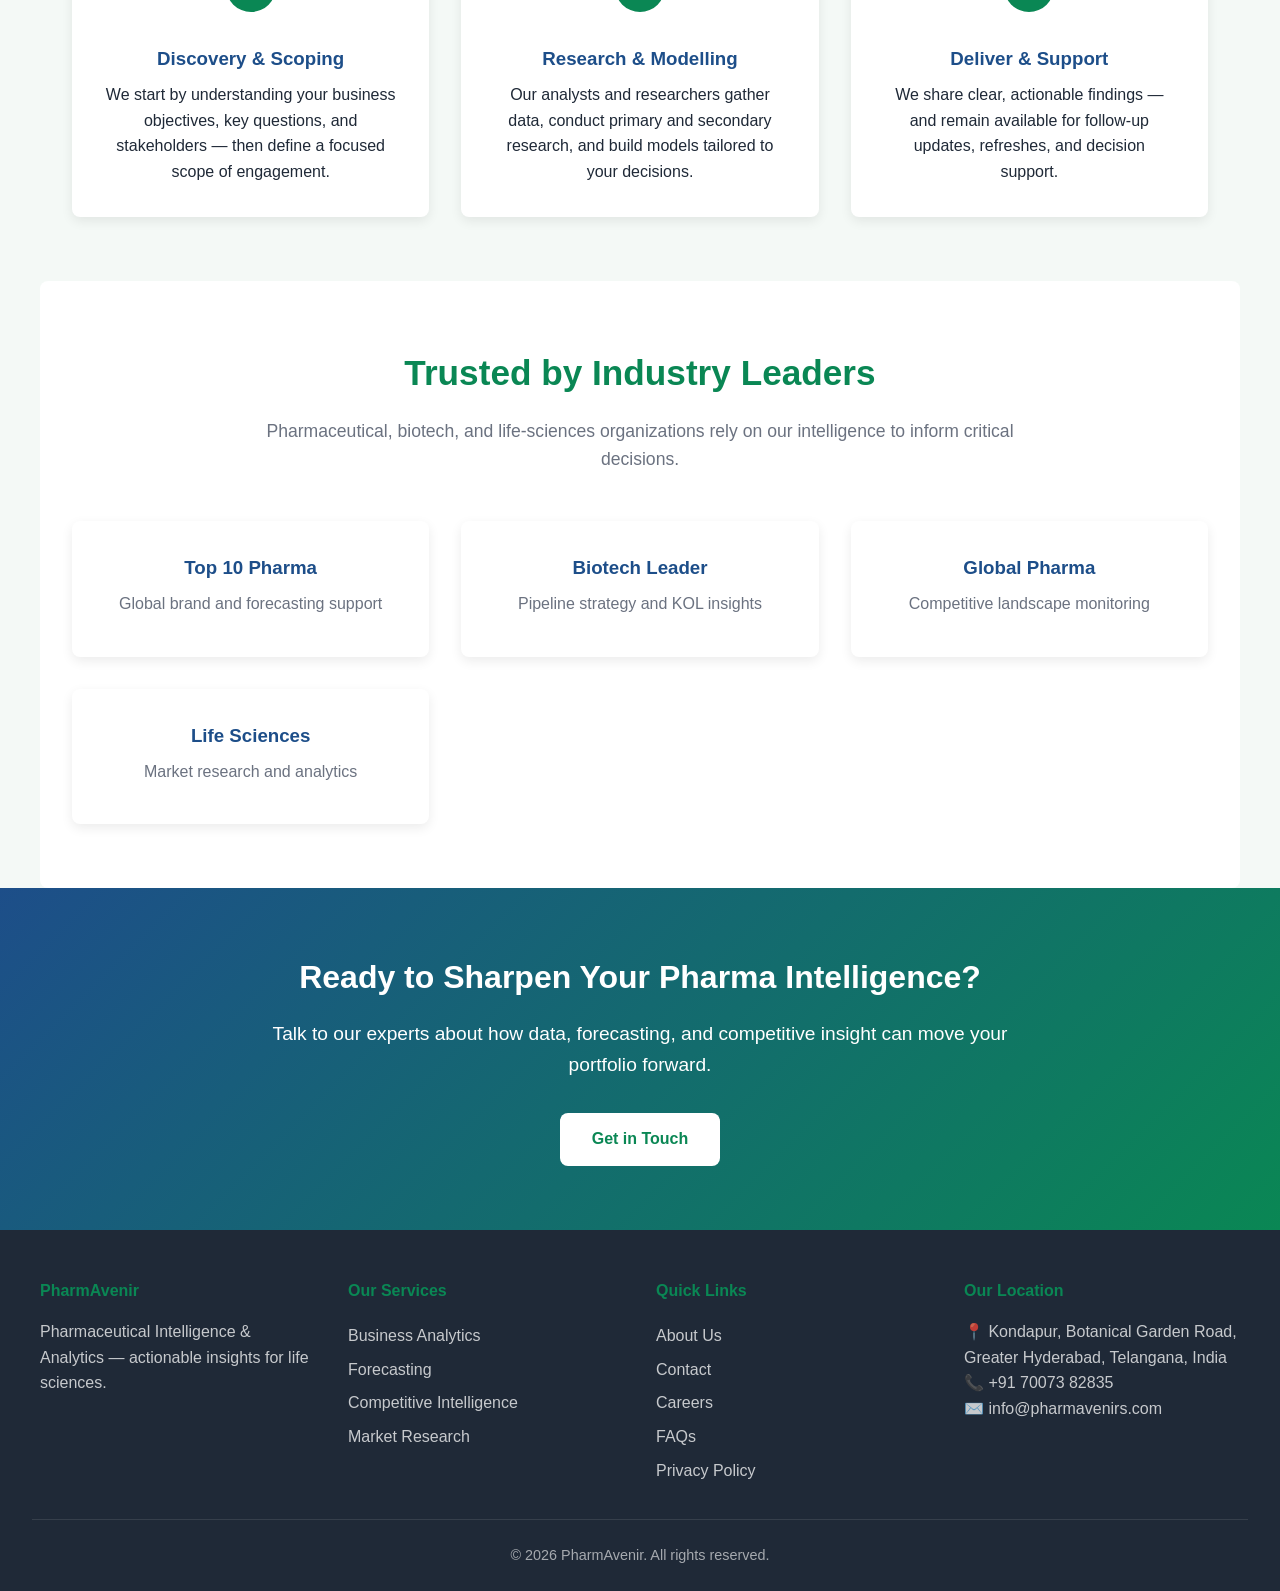
==== commit eb55a52e: "Update website with final content + chatbot widget" ====
--- a/index.html
+++ b/index.html
@@ -210,5 +210,6 @@
   </div>
 </footer>
 
+<script src="js/chatbot.js"></script>
 </body>
 </html>
